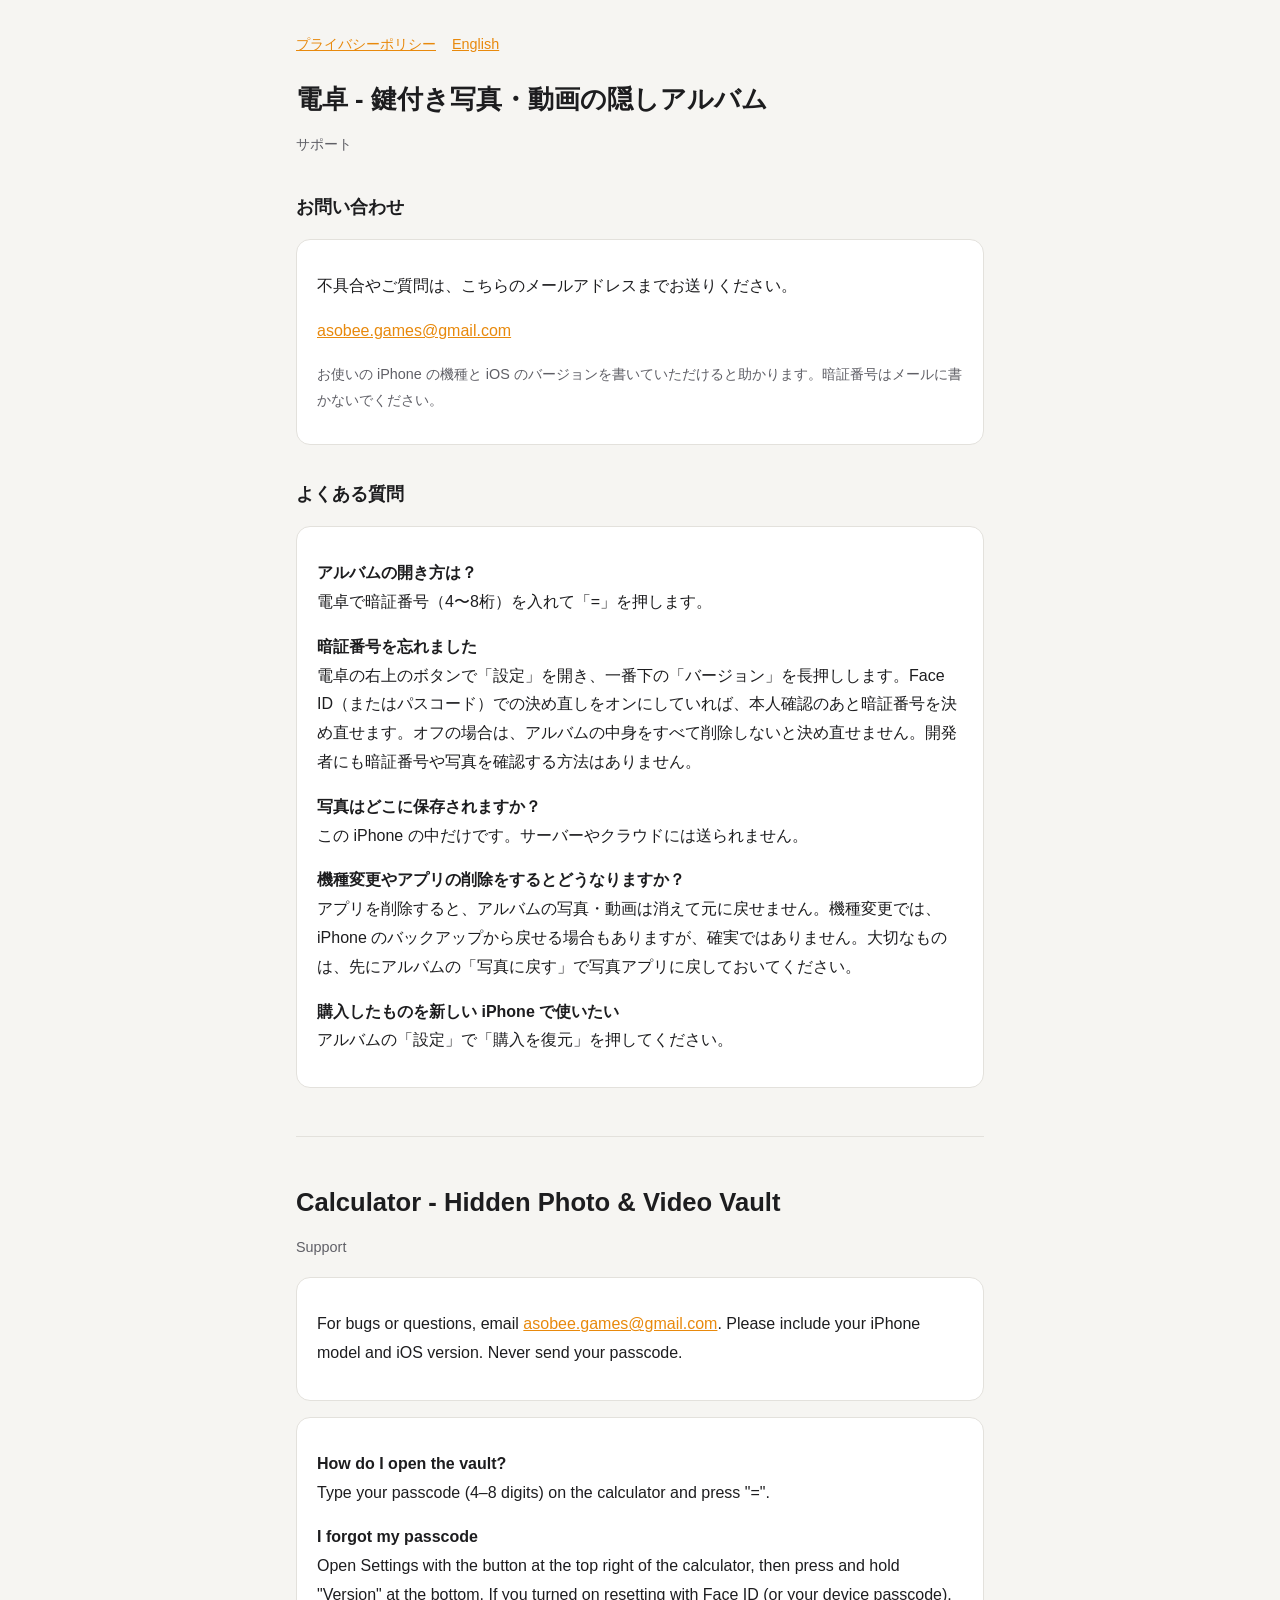
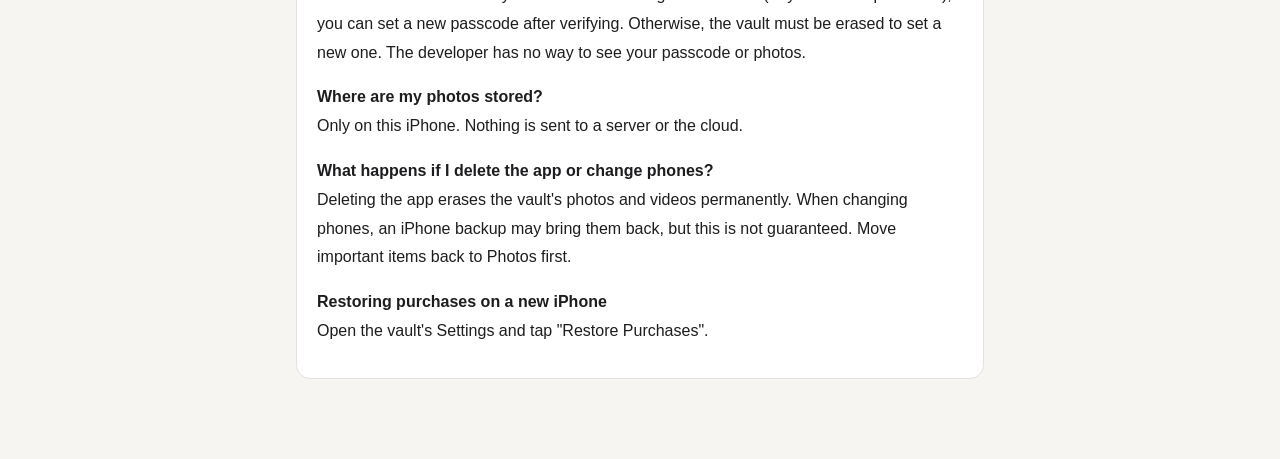
==== denntaku/index.html @ c794702b "Add app support page, privacy policy and app-ads.txt Co-Authored-By: Claude Opus 5.5 <noreply@anthro" ====
<!doctype html>
<html lang="ja"><head><meta charset="utf-8"><meta name="viewport" content="width=device-width,initial-scale=1">
<title>電卓 サポート</title><link rel="stylesheet" href="/style.css"></head>
<body><main>
<nav><a href="/denntaku/privacy.html">プライバシーポリシー</a><a href="#en">English</a></nav>
<h1>電卓 - 鍵付き写真・動画の隠しアルバム</h1>
<p class="dim">サポート</p>

<h2>お問い合わせ</h2>
<div class="card">
<p>不具合やご質問は、こちらのメールアドレスまでお送りください。</p>
<p><a href="mailto:asobee.games@gmail.com">asobee.games@gmail.com</a></p>
<p class="dim">お使いの iPhone の機種と iOS のバージョンを書いていただけると助かります。暗証番号はメールに書かないでください。</p>
</div>

<h2>よくある質問</h2>
<div class="card">
<p><b>アルバムの開き方は？</b><br>電卓で暗証番号（4〜8桁）を入れて「=」を押します。</p>
<p><b>暗証番号を忘れました</b><br>電卓の右上のボタンで「設定」を開き、一番下の「バージョン」を長押しします。Face ID（またはパスコード）での決め直しをオンにしていれば、本人確認のあと暗証番号を決め直せます。オフの場合は、アルバムの中身をすべて削除しないと決め直せません。開発者にも暗証番号や写真を確認する方法はありません。</p>
<p><b>写真はどこに保存されますか？</b><br>この iPhone の中だけです。サーバーやクラウドには送られません。</p>
<p><b>機種変更やアプリの削除をするとどうなりますか？</b><br>アプリを削除すると、アルバムの写真・動画は消えて元に戻せません。機種変更では、iPhone のバックアップから戻せる場合もありますが、確実ではありません。大切なものは、先にアルバムの「写真に戻す」で写真アプリに戻しておいてください。</p>
<p><b>購入したものを新しい iPhone で使いたい</b><br>アルバムの「設定」で「購入を復元」を押してください。</p>
</div>

<hr id="en">
<h1>Calculator - Hidden Photo &amp; Video Vault</h1>
<p class="dim">Support</p>
<div class="card">
<p>For bugs or questions, email <a href="mailto:asobee.games@gmail.com">asobee.games@gmail.com</a>. Please include your iPhone model and iOS version. Never send your passcode.</p>
</div>
<div class="card">
<p><b>How do I open the vault?</b><br>Type your passcode (4–8 digits) on the calculator and press "=".</p>
<p><b>I forgot my passcode</b><br>Open Settings with the button at the top right of the calculator, then press and hold "Version" at the bottom. If you turned on resetting with Face ID (or your device passcode), you can set a new passcode after verifying. Otherwise, the vault must be erased to set a new one. The developer has no way to see your passcode or photos.</p>
<p><b>Where are my photos stored?</b><br>Only on this iPhone. Nothing is sent to a server or the cloud.</p>
<p><b>What happens if I delete the app or change phones?</b><br>Deleting the app erases the vault's photos and videos permanently. When changing phones, an iPhone backup may bring them back, but this is not guaranteed. Move important items back to Photos first.</p>
<p><b>Restoring purchases on a new iPhone</b><br>Open the vault's Settings and tap "Restore Purchases".</p>
</div>
</main></body></html>
---- style.css ----
:root { --bg:#f6f5f2; --text:#1d1d1f; --dim:#5f5f66; --card:#fff; --line:#e3e1dc; --accent:#e8890c; }
@media (prefers-color-scheme: dark) { :root { --bg:#111; --text:#f2f2f2; --dim:#a5a5ad; --card:#1c1c1e; --line:#2c2c2e; --accent:#ff9f0a; } }
* { box-sizing: border-box; }
body { margin:0; background:var(--bg); color:var(--text); font-family:-apple-system,BlinkMacSystemFont,"Hiragino Sans","Hiragino Kaku Gothic ProN","Noto Sans JP",sans-serif; line-height:1.8; }
main { max-width:720px; margin:0 auto; padding:32px 16px 64px; }
h1 { font-size:1.6rem; line-height:1.4; margin:0 0 4px; }
h2 { font-size:1.15rem; margin:32px 0 8px; }
p, li { color:var(--text); }
.dim { color:var(--dim); font-size:.9rem; }
.card { background:var(--card); border:1px solid var(--line); border-radius:14px; padding:16px 20px; margin:16px 0; }
a { color:var(--accent); }
nav { font-size:.9rem; margin-bottom:24px; }
nav a { margin-right:16px; }
hr { border:none; border-top:1px solid var(--line); margin:48px 0; }
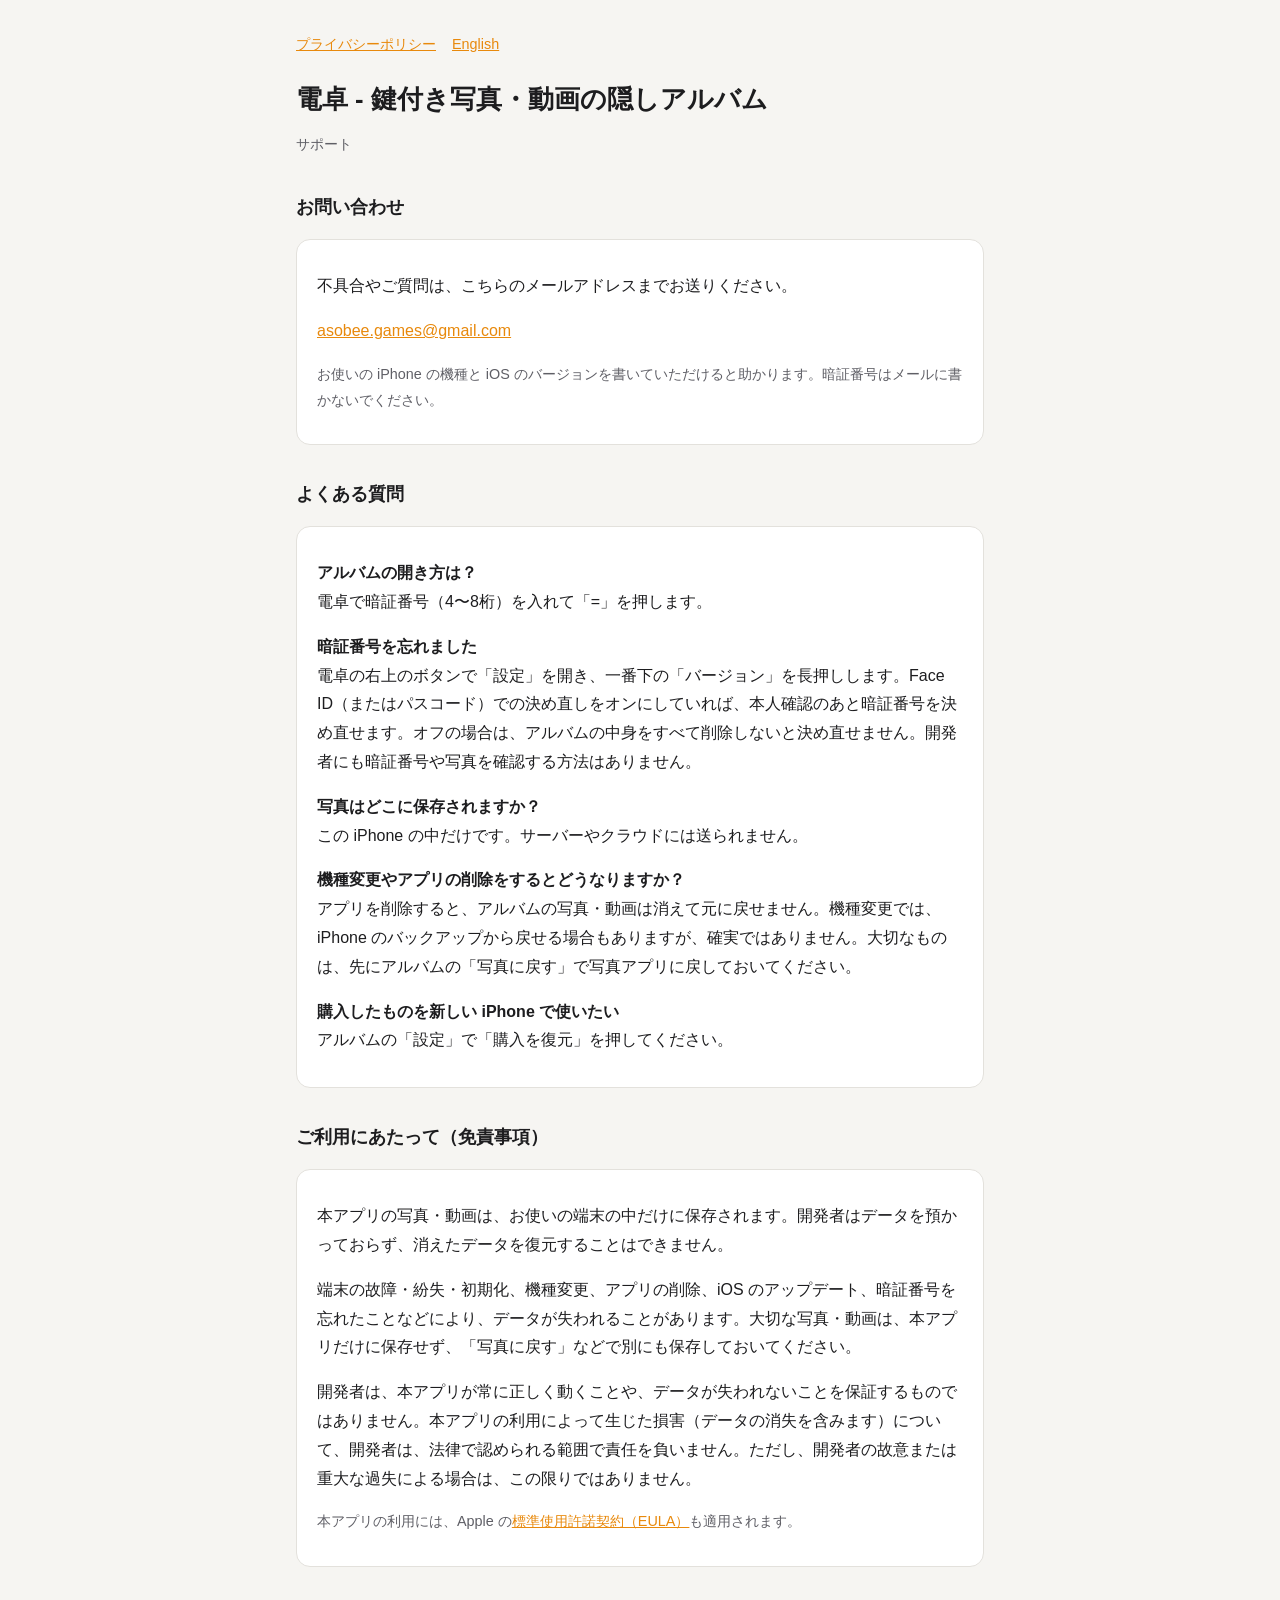
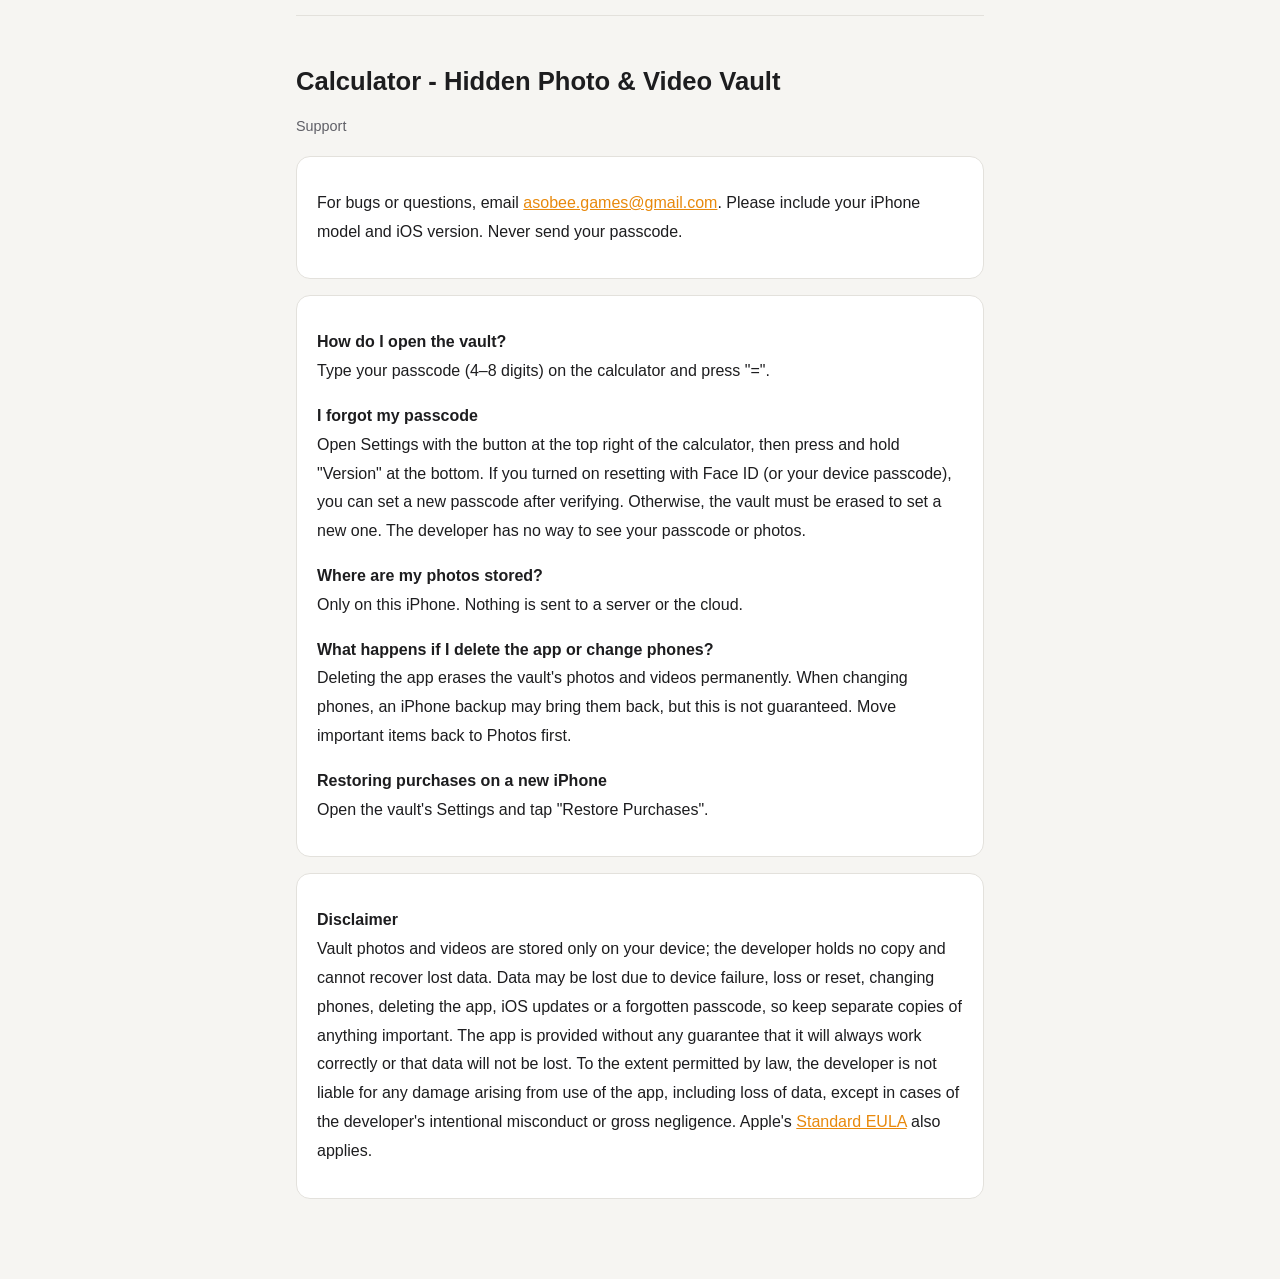
==== commit 2e34d20a: "Add a disclaimer about data loss to the support page Co-Authored-By: Claude Opus 5.5 <noreply@anthro" ====
--- a/denntaku/index.html
+++ b/denntaku/index.html
@@ -22,6 +22,14 @@
 <p><b>購入したものを新しい iPhone で使いたい</b><br>アルバムの「設定」で「購入を復元」を押してください。</p>
 </div>
 
+<h2>ご利用にあたって（免責事項）</h2>
+<div class="card">
+<p>本アプリの写真・動画は、お使いの端末の中だけに保存されます。開発者はデータを預かっておらず、消えたデータを復元することはできません。</p>
+<p>端末の故障・紛失・初期化、機種変更、アプリの削除、iOS のアップデート、暗証番号を忘れたことなどにより、データが失われることがあります。大切な写真・動画は、本アプリだけに保存せず、「写真に戻す」などで別にも保存しておいてください。</p>
+<p>開発者は、本アプリが常に正しく動くことや、データが失われないことを保証するものではありません。本アプリの利用によって生じた損害（データの消失を含みます）について、開発者は、法律で認められる範囲で責任を負いません。ただし、開発者の故意または重大な過失による場合は、この限りではありません。</p>
+<p class="dim">本アプリの利用には、Apple の<a href="https://www.apple.com/legal/internet-services/itunes/dev/stdeula/">標準使用許諾契約（EULA）</a>も適用されます。</p>
+</div>
+
 <hr id="en">
 <h1>Calculator - Hidden Photo &amp; Video Vault</h1>
 <p class="dim">Support</p>
@@ -35,4 +43,7 @@
 <p><b>What happens if I delete the app or change phones?</b><br>Deleting the app erases the vault's photos and videos permanently. When changing phones, an iPhone backup may bring them back, but this is not guaranteed. Move important items back to Photos first.</p>
 <p><b>Restoring purchases on a new iPhone</b><br>Open the vault's Settings and tap "Restore Purchases".</p>
 </div>
+<div class="card">
+<p><b>Disclaimer</b><br>Vault photos and videos are stored only on your device; the developer holds no copy and cannot recover lost data. Data may be lost due to device failure, loss or reset, changing phones, deleting the app, iOS updates or a forgotten passcode, so keep separate copies of anything important. The app is provided without any guarantee that it will always work correctly or that data will not be lost. To the extent permitted by law, the developer is not liable for any damage arising from use of the app, including loss of data, except in cases of the developer's intentional misconduct or gross negligence. Apple's <a href="https://www.apple.com/legal/internet-services/itunes/dev/stdeula/">Standard EULA</a> also applies.</p>
+</div>
 </main></body></html>
